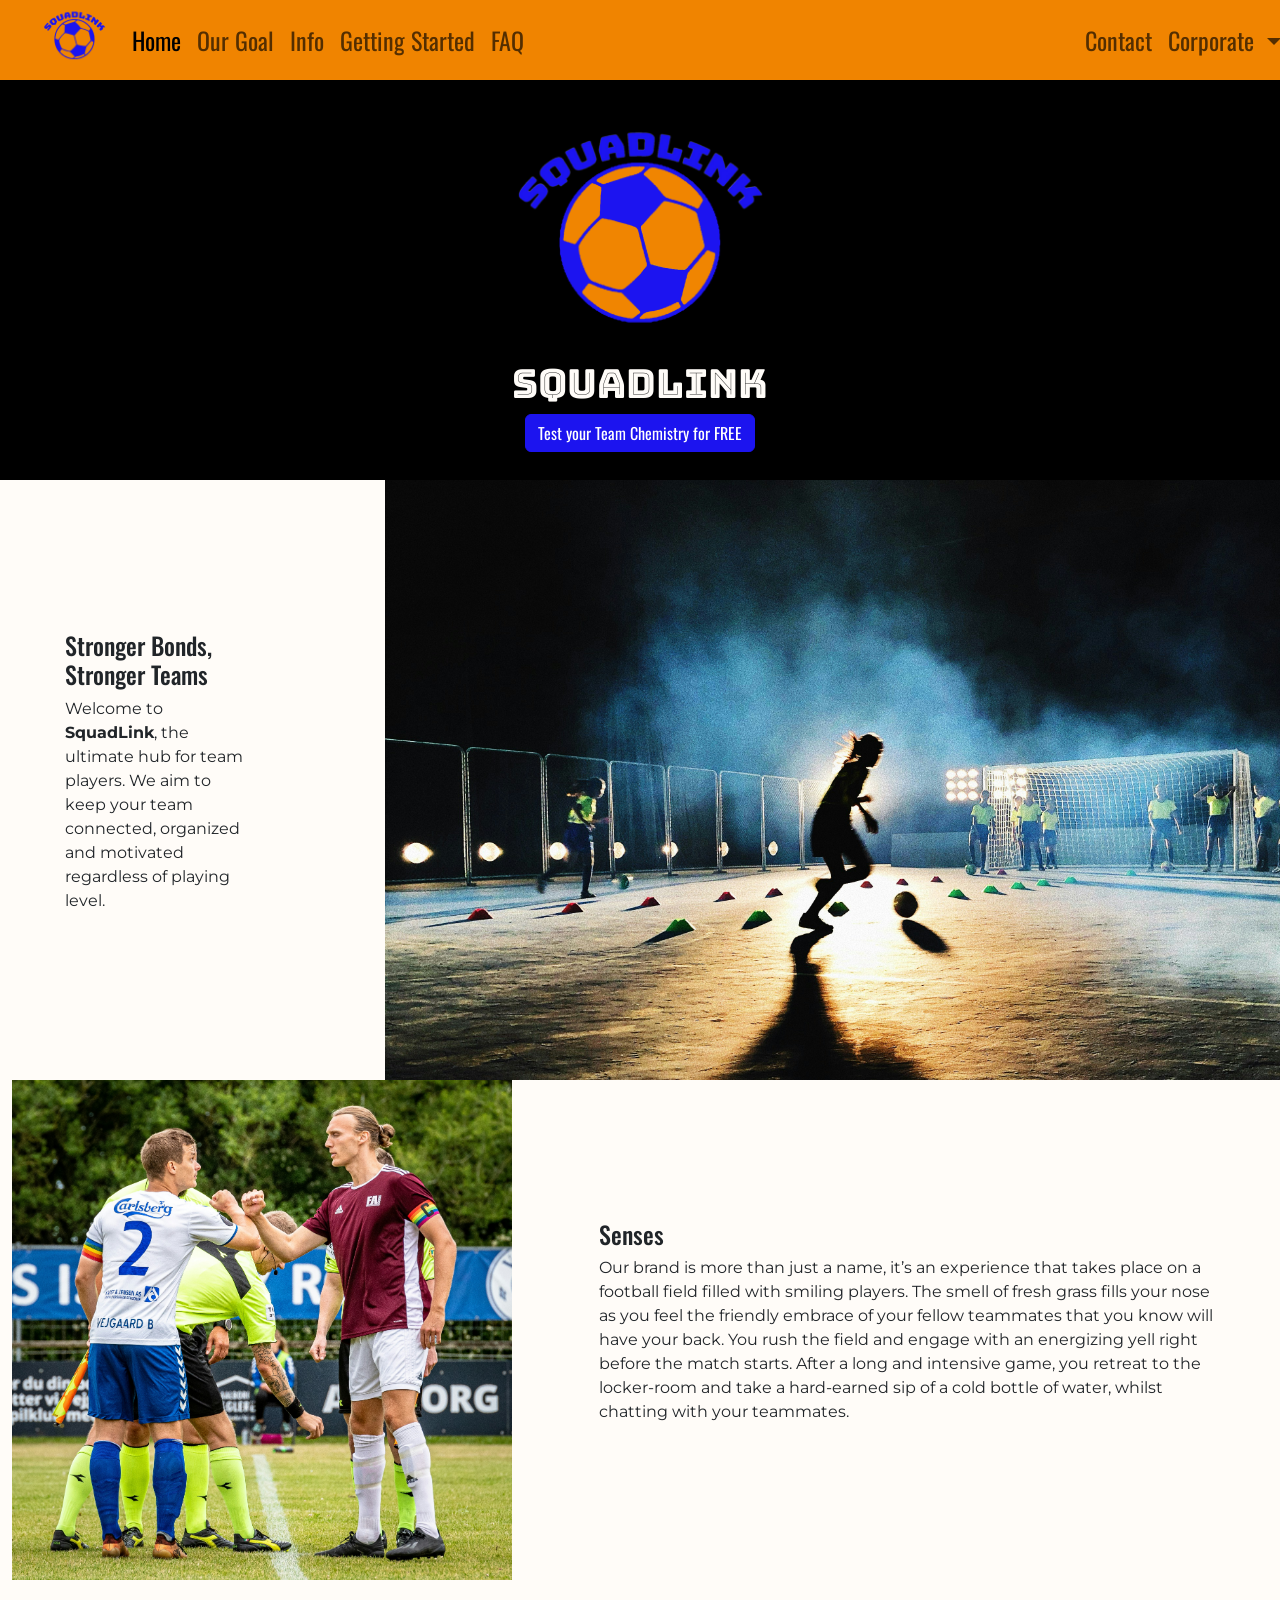
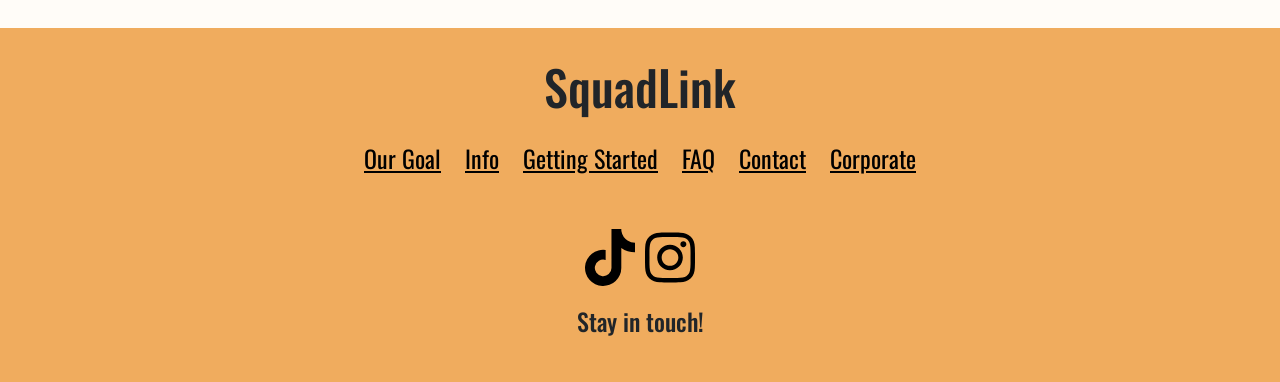
==== index.html @ 62b4773a "Our Goal page + margin I added content to the our goal page, made the cards bigger, made sure it was" ====
<!doctype html>
<html lang="en" class="h-100">
  <head>
    <meta charset="utf-8">
    <meta name="viewport" content="width=device-width, initial-scale=1">
	
	<!-- Bootstrap CSS -->
    <link href="https://cdn.jsdelivr.net/npm/bootstrap@5.3.3/dist/css/bootstrap.min.css" rel="stylesheet" integrity="sha384-QWTKZyjpPEjISv5WaRU9OFeRpok6YctnYmDr5pNlyT2bRjXh0JMhjY6hW+ALEwIH" crossorigin="anonymous">

    <!-- Own Styles -->
    <link rel="stylesheet" href="css/styles.css">

    <!-- Google Fonts -->
    <link rel="preconnect" href="https://fonts.googleapis.com">
    <link rel="preconnect" href="https://fonts.gstatic.com" crossorigin>
    <link href="https://fonts.googleapis.com/css2?family=Bungee&family=Bungee+Inline&family=Montserrat:ital,wght@0,100..900;1,100..900&family=Oswald:wght@200..700&display=swap" rel="stylesheet">

    <!-- Bootstrap Javascript -->
    <script src="https://cdn.jsdelivr.net/npm/bootstrap@5.3.3/dist/js/bootstrap.bundle.min.js" integrity="sha384-YvpcrYf0tY3lHB60NNkmXc5s9fDVZLESaAA55NDzOxhy9GkcIdslK1eN7N6jIeHz" crossorigin="anonymous"></script>

    <title>Welcome to SquadLink</title>
	  	<!-- Adding Favicon -->
	<link rel="icon" type="image/x-icon" href="/images/favicon.ico">

    <!-- Google Analytics code goes just below here (check PRJ4 Guide for details) -->
    <script async src="https://www.googletagmanager.com/gtag/js?id=G-BSL5G8TY0Z"></script>
    <script>
      window.dataLayer = window.dataLayer || [];
      function gtag(){dataLayer.push(arguments);}
      gtag('js', new Date());

      gtag('config', 'G-BSL5G8TY0Z');
    </script>
    <!-- End of Google Analytics code -->

  </head>
  <body class="h-100 d-flex flex-column">

    <!-- Navigation bar, adapted from https://getbootstrap.com/docs/5.1/components/navbar/ -->
    <nav class="navbar navbar-expand-lg navbar-light">
      <div class="container-fluid">
        <a class="navbar-brand" href="index.html">
          <img src="images/squadlink-transparant.png" width="125" alt="SquadLink">
        </a>
        <button class="navbar-toggler" type="button" data-bs-toggle="collapse" data-bs-target="#navbarSupportedContent" aria-controls="navbarSupportedContent" aria-expanded="false" aria-label="Toggle navigation">
          <span class="navbar-toggler-icon"></span>
        </button>
        <div class="collapse navbar-collapse" id="navbarSupportedContent">
          <ul class="navbar-nav me-auto col-10 mb-2 mb-lg-0">
            <li class="nav-item">
              <a class="nav-link active" aria-current="page" href="index.html">Home</a>
            </li>
            <li class="nav-item">
              <a class="nav-link" href="goal.html">Our Goal</a>
            </li>
            <li class="nav-item">
              <a class="nav-link" href="info.html">Info</a>
            </li>
            <li class="nav-item">
              <a class="nav-link" href="started.html">Getting Started</a>
            </li>
            <li class="nav-item">
              <a class="nav-link" href="faq.html">FAQ</a>
            </li>
            </ul>
            <ul class="navbar-nav me-auto mb-2 mb-lg-0">
              <li class="nav-item">
                <a class="nav-link" href="contact.html">Contact</a>
              </li>
              <li class="nav-item dropdown">
                <a class="nav-link dropdown-toggle" href="#" id="navbarDropdown" role="button" data-bs-toggle="dropdown" aria-expanded="false">
                  Corporate
                </a>
                <ul class="dropdown-menu" aria-labelledby="navbarDropdown">
                  <li><a class="dropdown-item" href="corporate.html#general">General</a></li>
                  <li><hr class="dropdown-divider"></li>
                  <li><a class="dropdown-item" href="corporate.html#content">Content</a></li>
                  <li><a class="dropdown-item" href="corporate.html#production">Production</a></li>
                  <li><a class="dropdown-item" href="corporate.html#marketing">Marketing</a></li>
                  <li><a class="dropdown-item" href="corporate.html#management">Management</a></li>
                  <li><a class="dropdown-item" href="corporate.html#appendix">Appendix</a></li>
                </ul>
              </li>
          </ul>
        </div>
      </div>
    </nav>
      <!-- End of navigation bar -->
	  
    <header>

      <!-- This div is  intentionally blank. It creates the transparent black overlay over the video which you can modify in the CSS -->
      <div class="overlay"></div>

      <!-- The HTML5 video element that will create the background video on the header -->
      <video playsinline="playsinline" autoplay="autoplay" muted="muted" loop="loop">
        <source src="videos/landingpage.mp4" type="video/mp4">
      </video>

      <!-- The header content -->
        <div class="container h-100 d-flex flex-column justify-content-center align-items-center">
          <img class="mb-4 title-image" src="images/squadlink-transparant.png" width="500" alt="SquadLink">
          <h1 class="title-header">SquadLink</h1>
              <div class="d-grid gap-2 col-8 mx-auto title-button">
               <a href="started.html"><button class="btn btn-primary" href="started.html" type="button">Test your Team Chemistry for FREE</button></a>
              </div>
        </div>
   </header>

<!-- Page section example for content below the video header -->
<section class="page-section">
  <div class="container-fluid">
    <div class="row">
      <div class="col-md-2 mx-auto my-auto">
  <h3>Stronger Bonds, Stronger Teams</h3>
        <p>Welcome to <b>SquadLink</b>, the ultimate hub for team players. We aim to keep your team connected, organized and motivated regardless of playing level.</p>
      </div>
      <div class="col-md-8 mx-auto">
        <img src="images/banner-1.jpg" height="600px" alt="Football-practice">
      </div>
    </div>
  </div>

	  
    <!-- Start of main placeholder in landing page -->
    <div class="container-fluid">
      <div class="row">
        <div class="col-md-5">
          <img src="images/side-banner-1.jpg" width="500px"  alt="Football">
        </div>
        <div class="col-md-6 mx-auto my-auto">
          <h3>Senses</h3>
          <p>Our brand is more than just a name, it’s an experience that takes place on a football field filled with smiling players. The smell of fresh grass fills your nose as you feel the friendly embrace of your fellow teammates that you know will have your back. You rush the field and engage with an energizing yell right before the match starts. After a long and intensive game, you retreat to the locker-room and take a hard-earned sip of a cold bottle of water, whilst chatting with your teammates.</p>           
        </div>
      </div>
    </div>
  </section>
    <!-- End of main placeholder -->

    <!-- Start of the footer -->
    <footer class="footer mt-5">
      <div class="container">
        <div class="row justify-content-center">
          <div class="col-md-9 text-center">
            <div class="footer-site-logo mb-4">
              <h5>SquadLink</h5>
            </div>
            <ul class="list-unstyled nav-links mb-5">
              <li><a href="goal.html">Our Goal</a></li>
              <li><a href="info.html">Info</a></li>
              <li><a href="started.html">Getting Started</a></li>
              <li><a href="faq.html">FAQ</a></li>
              <li><a href="contact.html">Contact</a></li>
              <li><a href="corporate.html">Corporate</a></li>
            </ul>

            <div class="social mb-3">
				              <ul class="list-unstyled d-flex justify-content-center">
                <li class="social-links"><a href="https://www.tiktok.com/search?q=squadlink&t=1742413913655"><img src="images/tiktok.svg" alt="TikTok"></a></li>
                <li class="social-links"><a href="https://www.instagram.com/squadlink_nl/"><img src="images/instagram.svg" alt="Instagram"></a></li>
              </ul>
              <h3>Stay in touch!</h3>

            </div>
          </div>
        </div>
      </div>
    </footer>
  <!-- End of the footer -->



  </body>
</html>
---- css/styles.css ----
/* Importing a Google Font */

@import url('https://fonts.googleapis.com/css2?family=Raleway:ital,wght@0,200;0,400;0,700;1,200;1,400;1,700&display=swap');

@import url('https://fonts.googleapis.com/css2?family=Bungee&family=Bungee+Inline&family=Montserrat:ital,wght@0,100..900;1,100..900&family=Oswald:wght@200..700&display=swap');

/* Google Fonts */

.bungee-regular {
	font-family: "Bungee", sans-serif;
	font-weight: 400;
	font-style: normal;
  }

  .bungee-inline-regular {
	font-family: "Bungee Inline", sans-serif;
	font-weight: 400;
	font-style: normal;
  }

  				/* font-weight for oswald can range from 200 to 700 */
.oswald-regular {
	font-family: "Oswald", sans-serif;
	font-optical-sizing: auto;
	font-weight: 200;
	font-style: normal;
  }

  .oswald-light {
	font-family: "Oswald", sans-serif;
	font-optical-sizing: auto;
	font-weight: 200;
	font-style: normal;
  }
  
  					/* font-weight for montserrat can range from 100 to 900 */
.montserrat-regular {
	font-family: "Montserrat", sans-serif;
	font-optical-sizing: auto;
	font-weight: 200;
	font-style: normal;
  }

/* Changing the main font and background colour */

body {
	font-family: Montserrat, sans-serif;
	background-color: #fffcf8;
}

/* Changing the background colour for the header */

header {
	background-color: #00BAE0 ;
}

/* Changing the background color for the navigation bar */

.navbar {
	background-color: #F08400 ;
	min-height: 80px;
}

/* Effect on social media buttons */

footer a:hover {
	opacity: .5;
}

/* Corporate navbar */

#navbar-corporate a.active {
	color: #800000;
	font-weight: bold;
}

/* Hero Section shadow */

.white-shadow {
	text-shadow: -.01em -.01em .01em white,
		.02em .02em .02em white,
		0 0 .2em white,
		0 0 .5em white;
}

h1 {
	font-family: Bungee, sans-serif;
	font-size: 2.5em;
}

h3 {
	font-family: Oswald, sans-serif;
	font-size: 1.5em
	
}

h5 {
	font-family: Oswald, sans-serif;
	font-size: 1.5em;
}

li {
	font-family: Oswald, sans-serif;
	font-size: 1.5em;
}

header {
	position: relative;
	background-color: rgb(0, 0, 0);
	height: 75vh;
	min-height: 25rem;
	width: 100%;
	overflow: hidden;
  }
  
  header video {
	position: absolute;
	left: 52%;
	min-width: 100%;
	min-height: 100%;
	width: auto;
	height: auto;
	z-index: 0;
	-ms-transform: translateX(-50%) translateY(-50%);
	-moz-transform: translateX(-50%) translateY(-50%);
	-webkit-transform: translateX(-50%) translateY(-50%);
	transform: translateX(-50%) translateY(-50%);
  }
  
  header .container {
	position: relative;
	z-index: 2;
  }
  
  header .overlay {
	position: absolute;
	top: 0;
	left: 0;
	height: 100%;
	width: 100%;
	background-color: black;
	opacity: 0.5;
	z-index: 1;
  }
  
  /* Media Query for devices withi coarse pointers and no hover functionality */
  
  /* This will use a fallback image instead of a video for devices that commonly do not support the HTML5 video element */
  
  @media (pointer: coarse) and (hover: none) {
	header {
	  background: url('https://source.unsplash.com/XT5OInaElMw/1600x900') black no-repeat center center scroll;
	}
  
	header video {
	  display: none;
	}
  }

  /* Rodney CSS */
.navbar-brand {
margin-top: 10px;
margin-right: -1%;
}
.title-header {
	font-family: "Bungee Inline", sans-serif;
	font-weight: 500;
	font-style: normal;
	color: #fffcf8;
	position: absolute;
	top: 70%;
	text-align: center;
}

.title-button {
	font-family: "Oswald", sans-serif;
	font-optical-sizing: auto;
	font-weight: 700;
	font-style: normal;
	position: absolute;
	bottom: 7%;
	text-align: center;
}

.footer {
	background-color: #F0AC5E ;
	padding: 30px; 
}


	.footer .footer-site-logo {
	  text-align: center;
	  font-size: 2rem;
	  font-weight: 900; }
	  .footer .footer-site-logo a {
		color: #4200ff; }
	.footer .nav-links {
	  padding: 0;
	  margin: 0; }
	  .footer .nav-links li {
		display: inline-block; }
		.footer .nav-links li a {
		  padding: 10px;
		  color: #000; }
		  .footer .nav-links li a:hover {
			color: #4200ff; }

	.footer .social-links {
		width: 50px;
		margin: 5px;
		}

.btn-primary {
	background-color: #1C14EF  !important ;
	border-color: #1C14EF  !important ;
}

.pillars {
	background-color: #F0AC5E ;
	border-style: double;
	border-width: 20px;
	border-color: #000000 ;
}

.pillar-shadow {
	box-shadow: #000000 0px 0px 20px;
}



























  /* Sanna CSS */

.faqborder {
	margin-top: 40px;
		
}
.faqborder2 {
	padding-bottom: 40px;
}
.accordion-button {
	min-height: 60px
}















































  /* Wessel CSS */
.ourgoal-header video {
	left: 50%;
	top: 15%;

}

header .overlay-blacker {
	position: absolute;
	top: 0;
	left: 0;
	height: 100%;
	width: 100%;
	background-color: black;
	opacity: 0.6;
	z-index: 1;
  }

.ourgoal-logo {
	margin-top: -8rem;
}

.ourgoal-title-header {
	font-family: "Bungee Inline", sans-serif;
	font-weight: 500;
	font-style: normal;
	color: #fffcf8;
	position: absolute;
	top: 48%;
	text-align: center;
}

.subtitle-header {
	max-width: 1000px;
	font-family: "Oswald", sans-serif;
	font-size: 1.5rem;
	font-weight: 300;
	font-style: normal;
	color: #fffcf8;
	position: absolute;
	top: 61%;
	text-align: center;
}

.left-aligned-centered {
	max-width: 1000px;
	font-family: "Montserrat", sans-serif;
	text-align: left;
	margin: 0 auto;

	
}

/* card flip */
.flip-card {
  width: 320px;
  height: 320px;
  flex-shrink: 0;
}

.d-flex.gap-4 {
  row-gap: 2rem; /* extra spacing tussen rijen als het scherm te smal is */
}

.flip-card-inner {
  	position: relative;
  	width: 100%;
  	height: 100%;
  	text-align: center;
  	transition: transform 0.6s;
  	transform-style: preserve-3d;
  	box-shadow: 0 4px 8px 0 rgba(0,0,0,0.2);
}

.flip-card:hover .flip-card-inner {
  	transform: rotateY(180deg);
}

.flip-card-front, .flip-card-back {
  	position: absolute;
  	width: 100%;
  	height: 100%;
  	-webkit-backface-visibility: hidden;
  	backface-visibility: hidden;
}

.flip-card-front {
  	background-color: #bbb;
  	color: black;
}

.flip-card-back {
  	background-color: #2980b9;
  	color: white;
  	transform: rotateY(180deg);
}










































  /* Yasmijn CSS */

.border-info {
	font-family: "Bungee Inline", sans-serif;
	font-weight: 500;
	font-style: normal;
	color: #000000;
}

.info-paragraph {
	font-family: "Montserrat", sans-serif;
	font-weight: 300;
	font-style: normal;
	color: #000000;
}

.btn {
    background-color: #4200FF;
    border-width: thin;
    border-color: #000000;
	font-family: "Oswald", sans-serif;
}

.carousel-item img {
    height: 600px;
    object-fit: cover;
  border: 5px solid #4200FF;
  border-radius: 10px;
}

.carousel-caption {
  color: #FFFFFF;
  background-color: rgba(0, 186, 224, 0.7);
  border-radius: 12px;                     
  padding: 1rem 1.5rem;                    
  max-width: 70%;                          
  margin: 0 auto;                          
}


.accordion-button {
  background-color: white;
  color: black; 
  font-family: "Oswald", sans-serif;
  border: 1px solid #00BAE0; 
}

.accordion-button:hover {
  background-color: #00BAE0;
  color: white; 
  border-color: #00BAE0;
}


.accordion-button:focus, 
.accordion-button:active {
  background-color: #00BAE0;
  color: white; 
  border-color: #00BAE0;
}

.accordion-button:not(.collapsed) {
  background-color: #00BAE0;
  color: white;
  border-color: #00BAE0;
}

.accordion-body {
  font-family: "Oswald", sans-serif;
  font-size: 12px; 
  line-height: 1.6;
}

.accordion-body-two {
  font-family: "Oswald", sans-serif;
  font-size: 15px; 
  line-height: 1.6;
    padding-left: 10px;
	padding-bottom: 10px;
	padding-top: 10px;
}

.blockquote-footer {
  font-family: "Montserrat", sans-serif;
  font-size: 15px; 
  color: #6c757d;
  display: block;      
  margin-top: 0.3rem;  
}
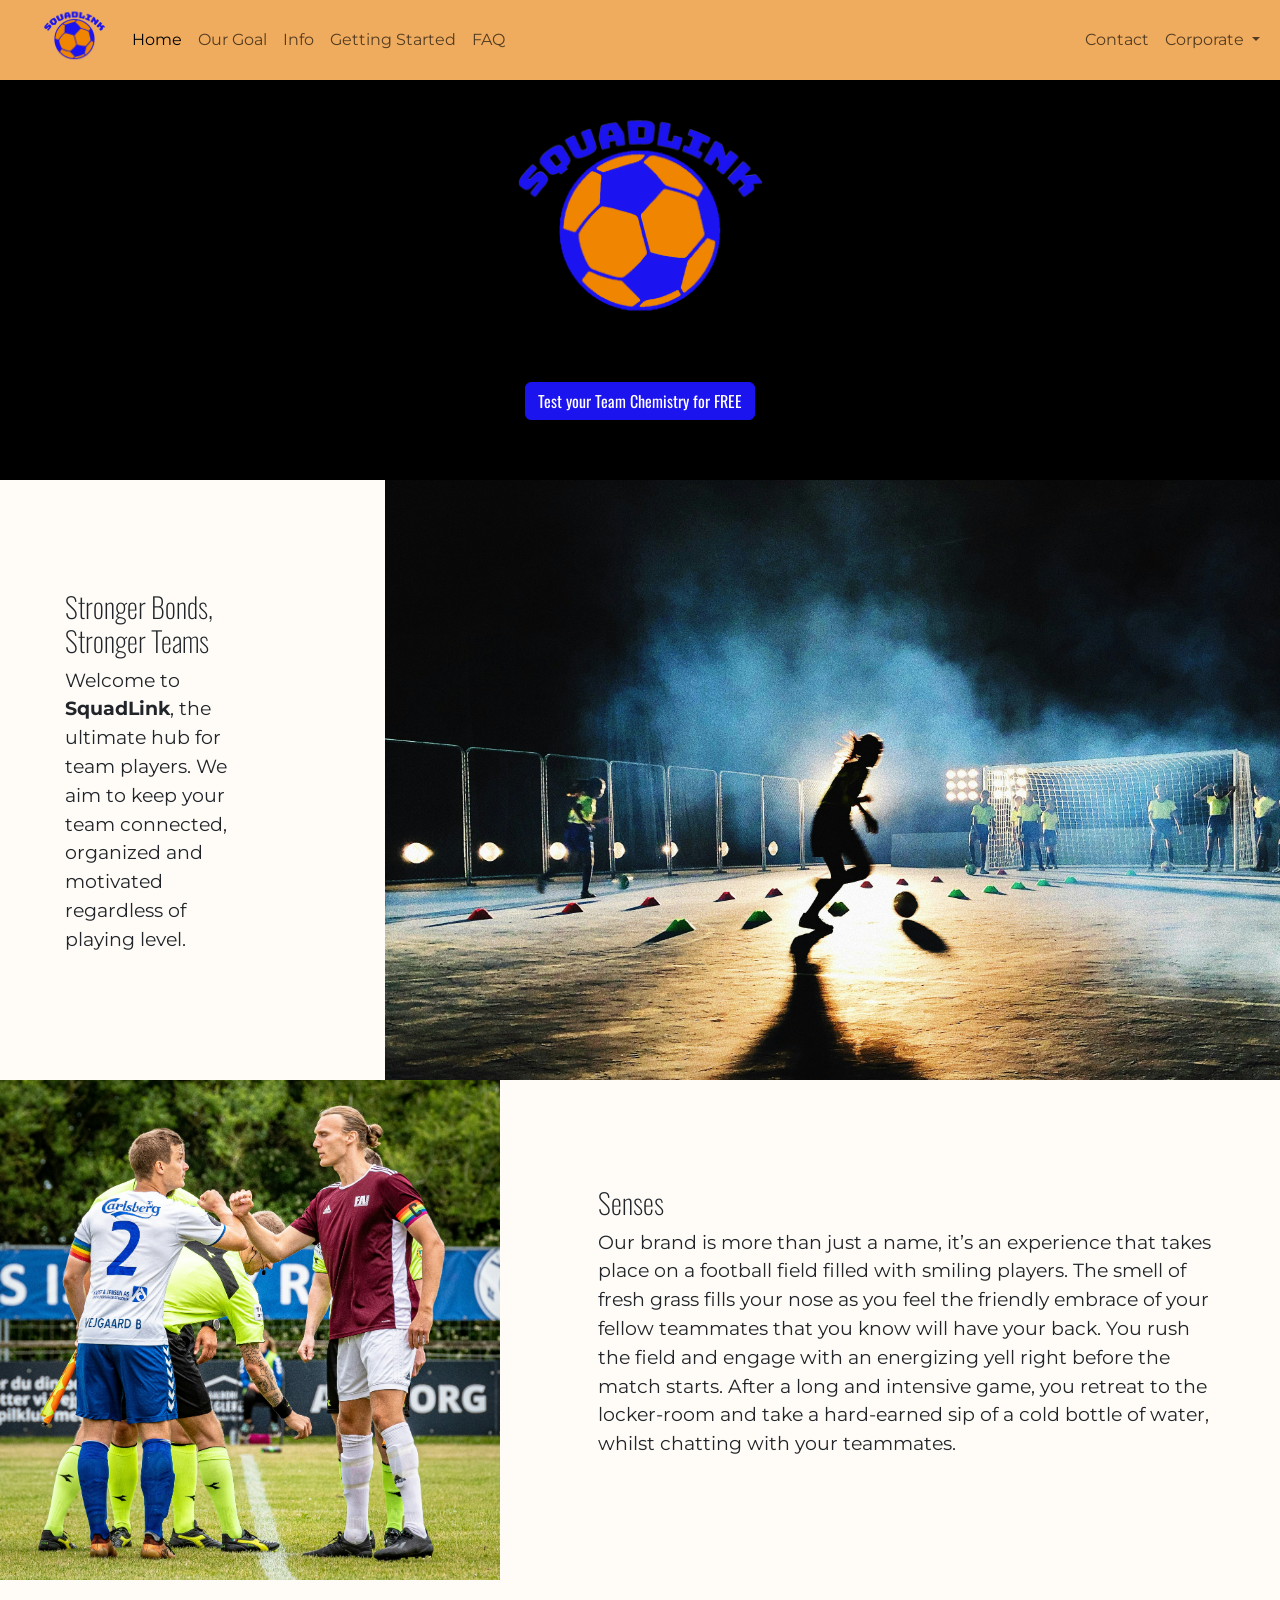
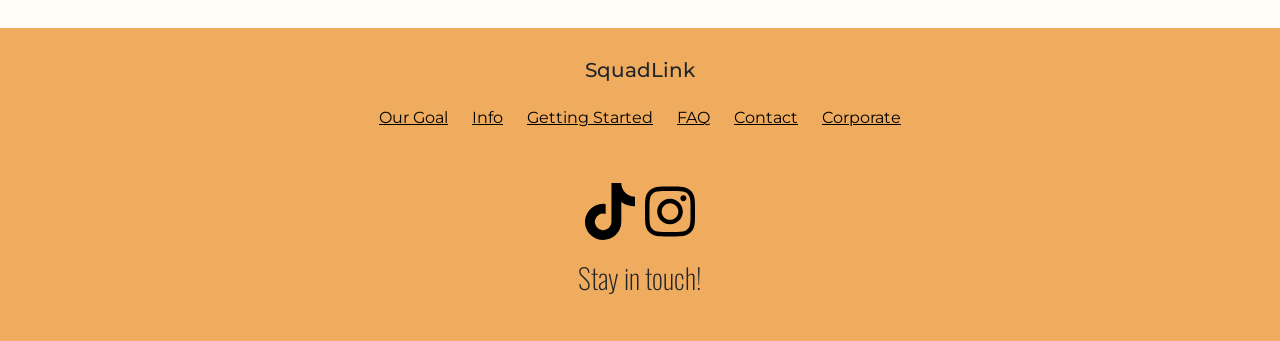
==== commit 73ef7585: "Small extra update Too tired, gonna finish the rest tomorrow" ====
--- a/index.html
+++ b/index.html
@@ -99,16 +99,15 @@
 
       <!-- The header content -->
         <div class="container h-100 d-flex flex-column justify-content-center align-items-center">
-          <img class="mb-4 title-image" src="images/squadlink-transparant.png" width="500" alt="SquadLink">
-          <h1 class="title-header">SquadLink</h1>
-              <div class="d-grid gap-2 col-8 mx-auto title-button">
+          <img class="mb-4 title-image" src="images/squadlink-transparant.png" width="500" alt="SquadLink">>
+              <div class="col-8 mx-auto title-button">
                <a href="started.html"><button class="btn btn-primary" href="started.html" type="button">Test your Team Chemistry for FREE</button></a>
               </div>
         </div>
    </header>
 
 <!-- Page section example for content below the video header -->
-<section class="page-section">
+<section class="page-section landing-page-font">
   <div class="container-fluid">
     <div class="row">
       <div class="col-md-2 mx-auto my-auto">
@@ -121,9 +120,6 @@
     </div>
   </div>
 
-	  
-    <!-- Start of main placeholder in landing page -->
-    <div class="container-fluid">
       <div class="row">
         <div class="col-md-5">
           <img src="images/side-banner-1.jpg" width="500px"  alt="Football">
@@ -133,7 +129,6 @@
           <p>Our brand is more than just a name, it’s an experience that takes place on a football field filled with smiling players. The smell of fresh grass fills your nose as you feel the friendly embrace of your fellow teammates that you know will have your back. You rush the field and engage with an energizing yell right before the match starts. After a long and intensive game, you retreat to the locker-room and take a hard-earned sip of a cold bottle of water, whilst chatting with your teammates.</p>           
         </div>
       </div>
-    </div>
   </section>
     <!-- End of main placeholder -->
 
@@ -167,8 +162,5 @@
       </div>
     </footer>
   <!-- End of the footer -->
-
-
-
   </body>
 </html>
--- a/css/styles.css
+++ b/css/styles.css
@@ -57,8 +57,10 @@
 /* Changing the background color for the navigation bar */
 
 .navbar {
-	background-color: #F08400 ;
+	background-color: #F0AC5E ;
 	min-height: 80px;
+	position: relative;
+    z-index: 3;
 }
 
 /* Effect on social media buttons */
@@ -84,24 +86,34 @@
 }
 
 h1 {
-	font-family: Bungee, sans-serif;
-	font-size: 2.5em;
+	font-family: "Bungee", sans-serif;
+	font-weight: 400;
+	font-style: normal;
+}
+
+h2 {
+	font-family: "Oswald", sans-serif;
+	font-optical-sizing: auto;
+	font-weight: 200;
+	font-style: normal;
 }
 
 h3 {
-	font-family: Oswald, sans-serif;
-	font-size: 1.5em
-	
-}
-
-h5 {
-	font-family: Oswald, sans-serif;
-	font-size: 1.5em;
+	font-family: "Oswald", sans-serif;
+	font-optical-sizing: auto;
+	font-weight: 200;
+	font-style: normal;
+}
+
+h4 {
+	font-family: "Montserrat", sans-serif;
+	font-optical-sizing: auto;
+	font-weight: 200;
+	font-style: bold;
 }
 
 li {
-	font-family: Oswald, sans-serif;
-	font-size: 1.5em;
+	font-family: Montserrat, sans-serif;
 }
 
 header {
@@ -162,13 +174,12 @@
 margin-top: 10px;
 margin-right: -1%;
 }
-.title-header {
+.page-header {
 	font-family: "Bungee Inline", sans-serif;
 	font-weight: 500;
 	font-style: normal;
-	color: #fffcf8;
-	position: absolute;
-	top: 70%;
+	color: #000000;
+
 	text-align: center;
 }
 
@@ -178,7 +189,7 @@
 	font-weight: 700;
 	font-style: normal;
 	position: absolute;
-	bottom: 7%;
+	bottom: 15%;
 	text-align: center;
 }
 
@@ -186,7 +197,6 @@
 	background-color: #F0AC5E ;
 	padding: 30px; 
 }
-
 
 	.footer .footer-site-logo {
 	  text-align: center;
@@ -215,17 +225,9 @@
 	border-color: #1C14EF  !important ;
 }
 
-.pillars {
-	background-color: #F0AC5E ;
-	border-style: double;
-	border-width: 20px;
-	border-color: #000000 ;
-}
-
-.pillar-shadow {
-	box-shadow: #000000 0px 0px 20px;
-}
-
+.landing-page-font {
+	font-size: larger;
+}
 
 
 
@@ -312,10 +314,26 @@
 
 
   /* Wessel CSS */
+
+.ourgoal-header {
+  position: relative;
+  min-height: 40rem;
+  width: 100%;
+  overflow: hidden;
+  padding-top: 80px;
+  z-index: 0;
+}
+
 .ourgoal-header video {
-	left: 50%;
-	top: 15%;
-
+  position: absolute;
+  left: 50%;
+  top: 40%;
+  min-width: 100%;
+  min-height: 100%;
+  width: auto;
+  height: auto;
+  transform: translateX(-50%) translateY(-50%);
+  z-index: 0;
 }
 
 header .overlay-blacker {
@@ -330,7 +348,137 @@
   }
 
 .ourgoal-logo {
-	margin-top: -8rem;
+	margin-top: -12rem;
+}
+
+.ourgoal-title-header {
+	font-family: "Bungee Inline", sans-serif;
+	font-size: 100px;
+	font-style: normal;
+	color: #fffcf8;
+	position: absolute;
+	top: 30%;
+	text-align: center;
+}
+
+.subtitle-header {
+	max-width: 1000px;
+	font-family: "Oswald", sans-serif;
+	font-size: 1.5rem;
+	font-weight: 300;
+	font-style: normal;
+	color: #fffcf8;
+	position: absolute;
+	top: 53%;
+	text-align: center;
+}
+
+.btn-ourgoal {
+	height: 60px;
+	width: 150px;
+	font-size: 1.5rem;
+}
+
+.left-aligned-centered {
+	max-width: 750px;
+	font-family: "Montserrat", sans-serif;
+	text-align: left;
+	margin: 0 auto;
+	
+}
+
+.who-title {
+  padding: 0 1rem;
+  max-width: 1000px;
+  margin: 0 auto;
+  text-align: left;
+  font-family: "Bungee", sans-serif;
+}
+
+/* mobile fixes */
+@media (max-width: 576px) {
+
+  /* 1. Navbar above header fix */
+  .navbar {
+    position: absolute;
+    z-index: 1055;
+	width: 100%;
+    background-color: #F08400;
+	min-height: unset;
+    padding-top: 0.25rem;
+    padding-bottom: 0.25rem;
+  }
+
+	.navbar-brand img {
+    max-height: 50px;
+    width: auto;
+  }
+
+	.navbar-brand {
+    margin: 0 !important;
+    padding: 0 !important;
+  }
+	
+  /* 2. Button fix: */
+  .title-button {
+    position: static;
+    margin-top: 1.5rem;
+    text-align: center;
+  }
+
+  /* 3. Header text fix*/
+  .ourgoal-title-header {
+    top: 40%;
+    font-size: 1.6rem;
+  }
+
+  .subtitle-header {
+    top: 52%;
+    font-size: 1.05rem;
+    padding: 0 1rem;
+  }
+
+  /* 4. text fix */
+  .left-aligned-centered {
+    padding: 0 1rem;
+  }
+
+	/* 5. header fix */
+.ourgoal-header {
+  position: relative;
+  height: 75vh;
+  min-height: 60rem;
+  width: 100%;
+  overflow: hidden;
+  padding-top: 80px;
+  z-index: 0;
+}
+
+.ourgoal-header video {
+  position: absolute;
+  left: 50%;
+  top: 50%;
+  min-width: 100%;
+  min-height: 100%;
+  width: auto;
+  height: auto;
+  transform: translateX(-50%) translateY(-50%);
+  z-index: 0;
+}
+
+header .overlay-blacker {
+	position: absolute;
+	top: 0;
+	left: 0;
+	height: 100%;
+	width: 100%;
+	background-color: black;
+	opacity: 0.6;
+	z-index: 1;
+  }
+
+.ourgoal-logo {
+	margin-top: -5rem;
 }
 
 .ourgoal-title-header {
@@ -339,7 +487,7 @@
 	font-style: normal;
 	color: #fffcf8;
 	position: absolute;
-	top: 48%;
+	top: 26%;
 	text-align: center;
 }
 
@@ -351,16 +499,9 @@
 	font-style: normal;
 	color: #fffcf8;
 	position: absolute;
-	top: 61%;
+	top: 46%;
 	text-align: center;
-}
-
-.left-aligned-centered {
-	max-width: 1000px;
-	font-family: "Montserrat", sans-serif;
-	text-align: left;
-	margin: 0 auto;
-
+}	
 	
 }
 
@@ -372,7 +513,7 @@
 }
 
 .d-flex.gap-4 {
-  row-gap: 2rem; /* extra spacing tussen rijen als het scherm te smal is */
+  row-gap: 2rem; /* extra spacing between rows if screen is to small */
 }
 
 .flip-card-inner {
@@ -403,7 +544,7 @@
 }
 
 .flip-card-back {
-  	background-color: #2980b9;
+  	background-color: #F0AC5E;
   	color: white;
   	transform: rotateY(180deg);
 }
@@ -466,7 +607,7 @@
 }
 
 .btn {
-    background-color: #4200FF;
+    background-color: #1C14EF;
     border-width: thin;
     border-color: #000000;
 	font-family: "Oswald", sans-serif;
@@ -475,7 +616,7 @@
 .carousel-item img {
     height: 600px;
     object-fit: cover;
-  border: 5px solid #4200FF;
+  border: 5px solid #1C14EF;
   border-radius: 10px;
 }
 
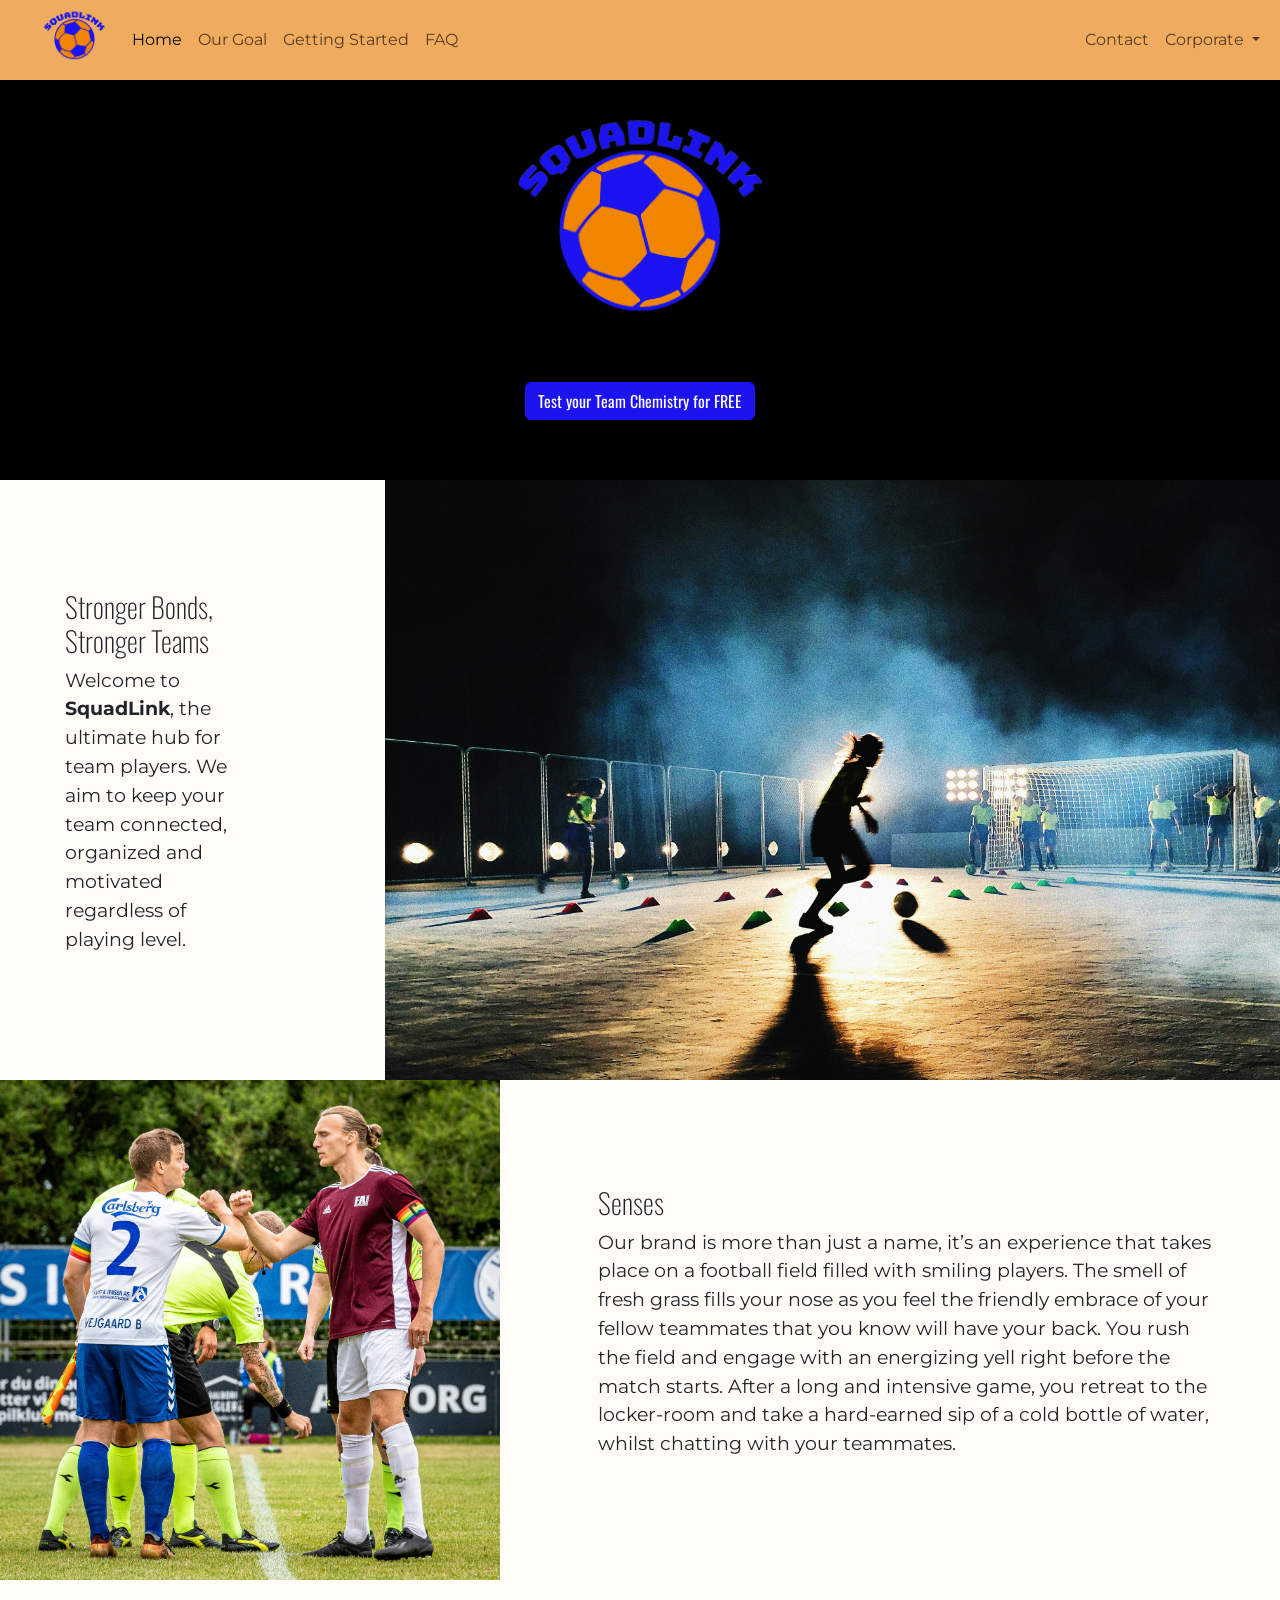
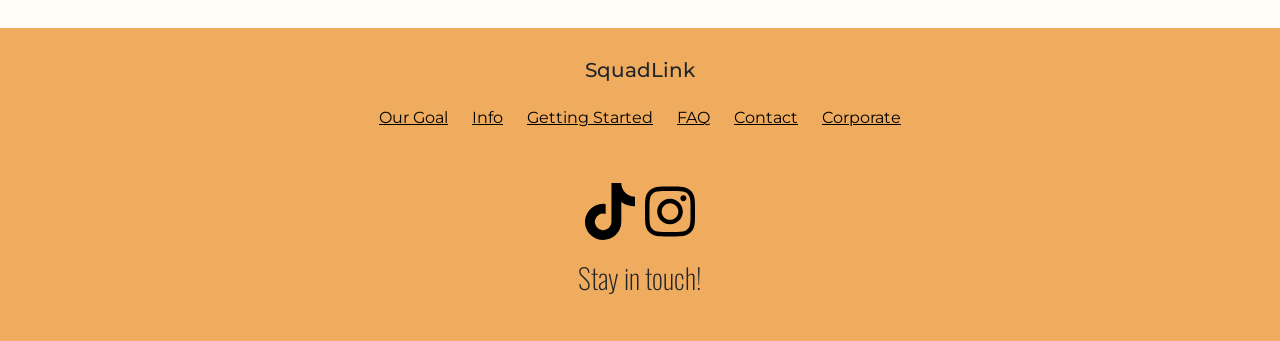
==== commit 2ff3b9de: "Corporate - Marketing update Added the provided information for Marketing/Learning Points and Market" ====
--- a/index.html
+++ b/index.html
@@ -52,9 +52,6 @@
             </li>
             <li class="nav-item">
               <a class="nav-link" href="goal.html">Our Goal</a>
-            </li>
-            <li class="nav-item">
-              <a class="nav-link" href="info.html">Info</a>
             </li>
             <li class="nav-item">
               <a class="nav-link" href="started.html">Getting Started</a>
--- a/css/styles.css
+++ b/css/styles.css
@@ -608,21 +608,17 @@
 
 .btn {
     background-color: #1C14EF;
-    border-width: thin;
-    border-color: #000000;
 	font-family: "Oswald", sans-serif;
 }
 
 .carousel-item img {
     height: 600px;
     object-fit: cover;
-  border: 5px solid #1C14EF;
-  border-radius: 10px;
 }
 
 .carousel-caption {
   color: #FFFFFF;
-  background-color: rgba(0, 186, 224, 0.7);
+  background-color: rgba(0, 186, 224, 0.5);
   border-radius: 12px;                     
   padding: 1rem 1.5rem;                    
   max-width: 70%;                          
@@ -635,6 +631,7 @@
   color: black; 
   font-family: "Oswald", sans-serif;
   border: 1px solid #00BAE0; 
+	font-size: 20px;
 }
 
 .accordion-button:hover {
@@ -659,13 +656,13 @@
 
 .accordion-body {
   font-family: "Oswald", sans-serif;
-  font-size: 12px; 
+  font-size: 15px; 
   line-height: 1.6;
 }
 
 .accordion-body-two {
   font-family: "Oswald", sans-serif;
-  font-size: 15px; 
+  font-size: 20px; 
   line-height: 1.6;
     padding-left: 10px;
 	padding-bottom: 10px;
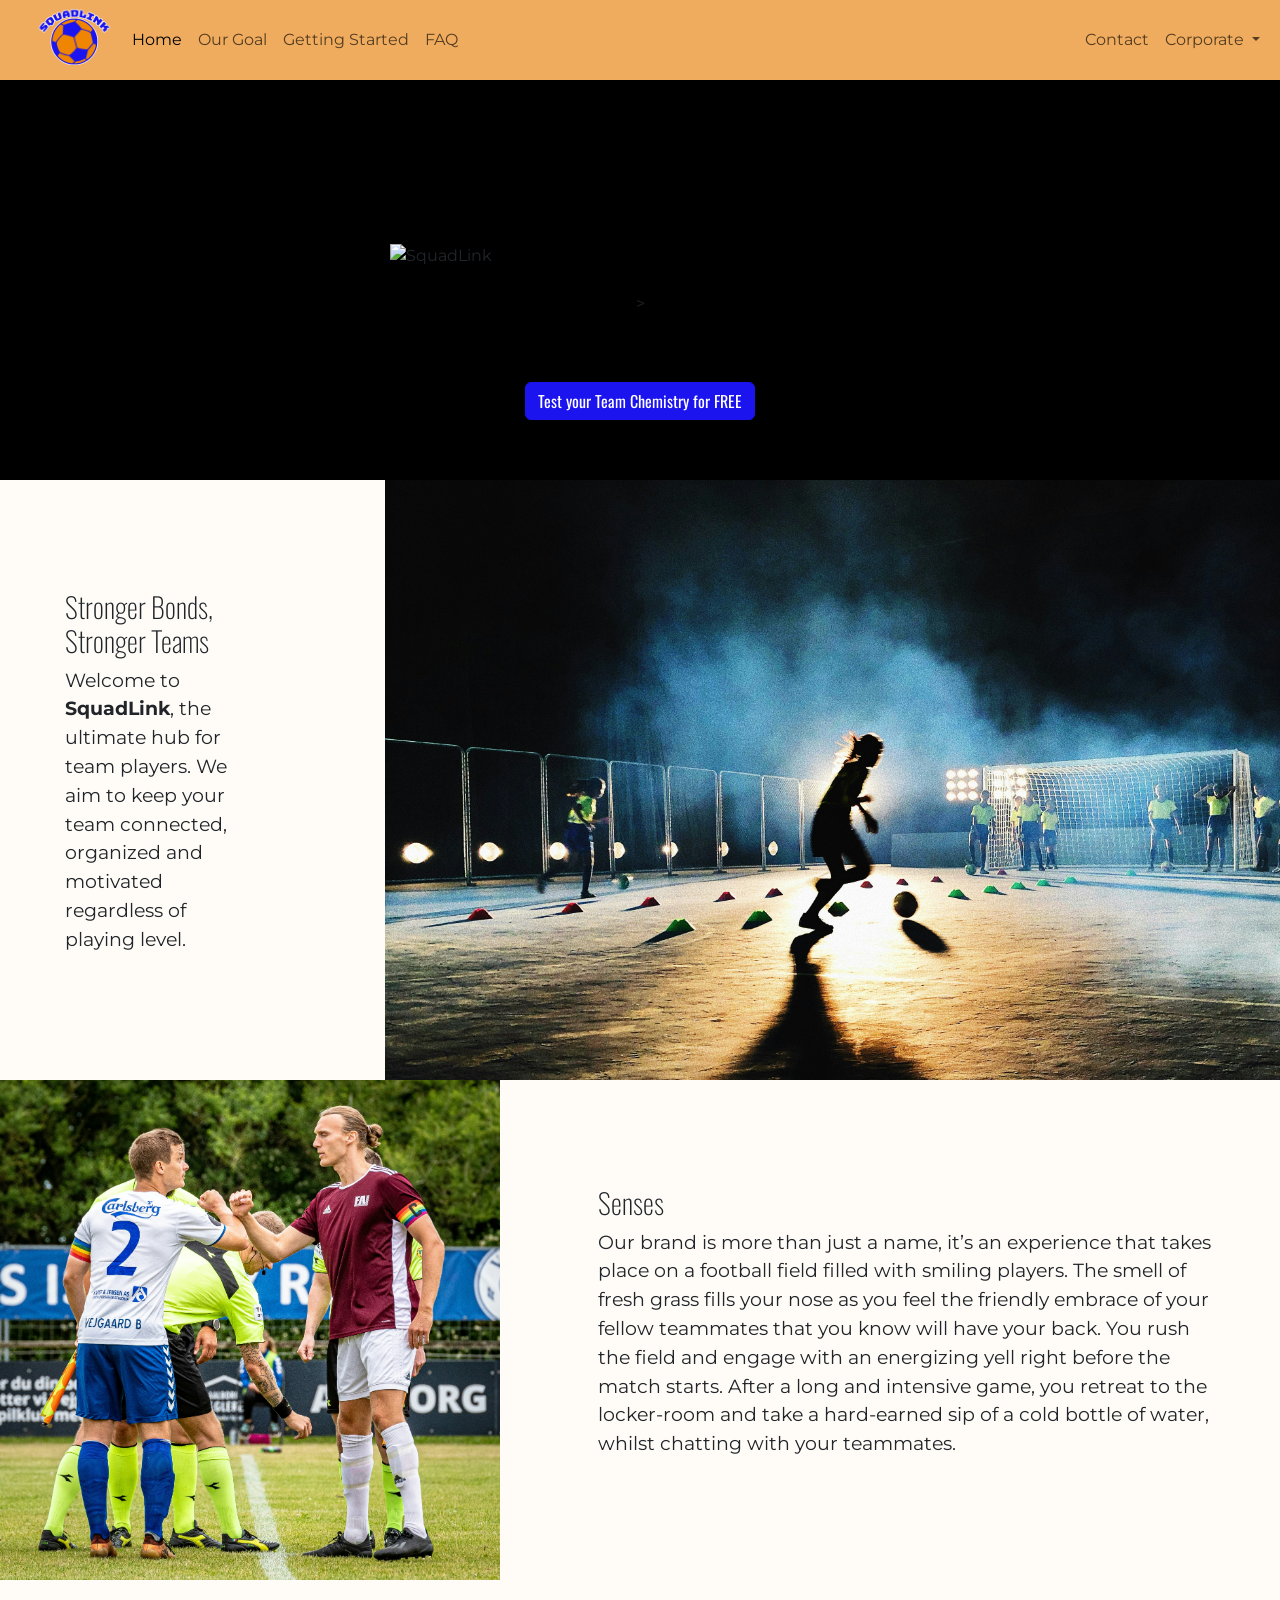
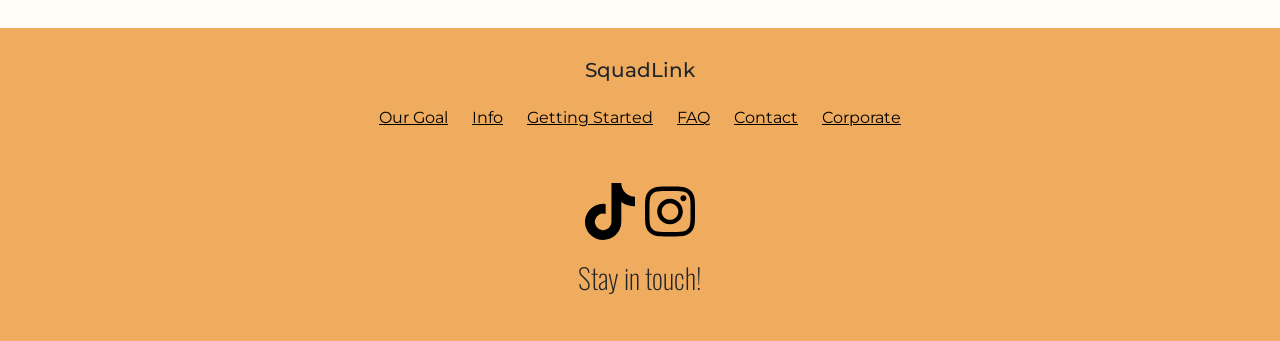
==== commit 436423f7: "Image restructuring" ====
--- a/index.html
+++ b/index.html
@@ -40,7 +40,7 @@
     <nav class="navbar navbar-expand-lg navbar-light">
       <div class="container-fluid">
         <a class="navbar-brand" href="index.html">
-          <img src="images/squadlink-transparant.png" width="125" alt="SquadLink">
+          <img src="images/squadlink.png" width="125" alt="SquadLink">
         </a>
         <button class="navbar-toggler" type="button" data-bs-toggle="collapse" data-bs-target="#navbarSupportedContent" aria-controls="navbarSupportedContent" aria-expanded="false" aria-label="Toggle navigation">
           <span class="navbar-toggler-icon"></span>
@@ -96,7 +96,7 @@
 
       <!-- The header content -->
         <div class="container h-100 d-flex flex-column justify-content-center align-items-center">
-          <img class="mb-4 title-image" src="images/squadlink-transparant.png" width="500" alt="SquadLink">>
+          <img class="mb-4 title-image" src="images/SquadLink.png" width="500" alt="SquadLink">>
               <div class="col-8 mx-auto title-button">
                <a href="started.html"><button class="btn btn-primary" href="started.html" type="button">Test your Team Chemistry for FREE</button></a>
               </div>
--- a/css/styles.css
+++ b/css/styles.css
@@ -108,8 +108,9 @@
 h4 {
 	font-family: "Montserrat", sans-serif;
 	font-optical-sizing: auto;
-	font-weight: 200;
+	font-weight: 400;
 	font-style: bold;
+	font-size: larger;
 }
 
 li {
@@ -170,10 +171,10 @@
   }
 
   /* Rodney CSS */
-.navbar-brand {
-margin-top: 10px;
-margin-right: -1%;
-}
+	.navbar-brand {
+	margin-right: -1%;
+	}
+
 .page-header {
 	font-family: "Bungee Inline", sans-serif;
 	font-weight: 500;
@@ -317,7 +318,7 @@
 
 .ourgoal-header {
   position: relative;
-  min-height: 40rem;
+  min-height: 35rem;
   width: 100%;
   overflow: hidden;
   padding-top: 80px;
@@ -373,12 +374,6 @@
 	text-align: center;
 }
 
-.btn-ourgoal {
-	height: 60px;
-	width: 150px;
-	font-size: 1.5rem;
-}
-
 .left-aligned-centered {
 	max-width: 750px;
 	font-family: "Montserrat", sans-serif;
@@ -403,7 +398,7 @@
     position: absolute;
     z-index: 1055;
 	width: 100%;
-    background-color: #F08400;
+    background-color: #F0AC5E;
 	min-height: unset;
     padding-top: 0.25rem;
     padding-bottom: 0.25rem;
@@ -447,7 +442,7 @@
 .ourgoal-header {
   position: relative;
   height: 75vh;
-  min-height: 60rem;
+  min-height: 20rem;
   width: 100%;
   overflow: hidden;
   padding-top: 80px;
@@ -455,15 +450,13 @@
 }
 
 .ourgoal-header video {
-  position: absolute;
-  left: 50%;
-  top: 50%;
-  min-width: 100%;
-  min-height: 100%;
-  width: auto;
-  height: auto;
-  transform: translateX(-50%) translateY(-50%);
-  z-index: 0;
+    object-fit: cover;
+    width: 200vw;
+    height: 100vh;
+    position: absolute;
+    top: -70%;
+    left: -50%;
+    transform: scale(50%);
 }
 
 header .overlay-blacker {
@@ -547,9 +540,14 @@
   	background-color: #F0AC5E;
   	color: white;
   	transform: rotateY(180deg);
-}
-
-
+	  padding: 1rem;
+  box-sizing: border-box;
+}
+
+.flip-card-back p {
+  font-size: 1rem; /* iets kleiner dan standaard */
+  line-height: 1.4;
+}
 
 
 
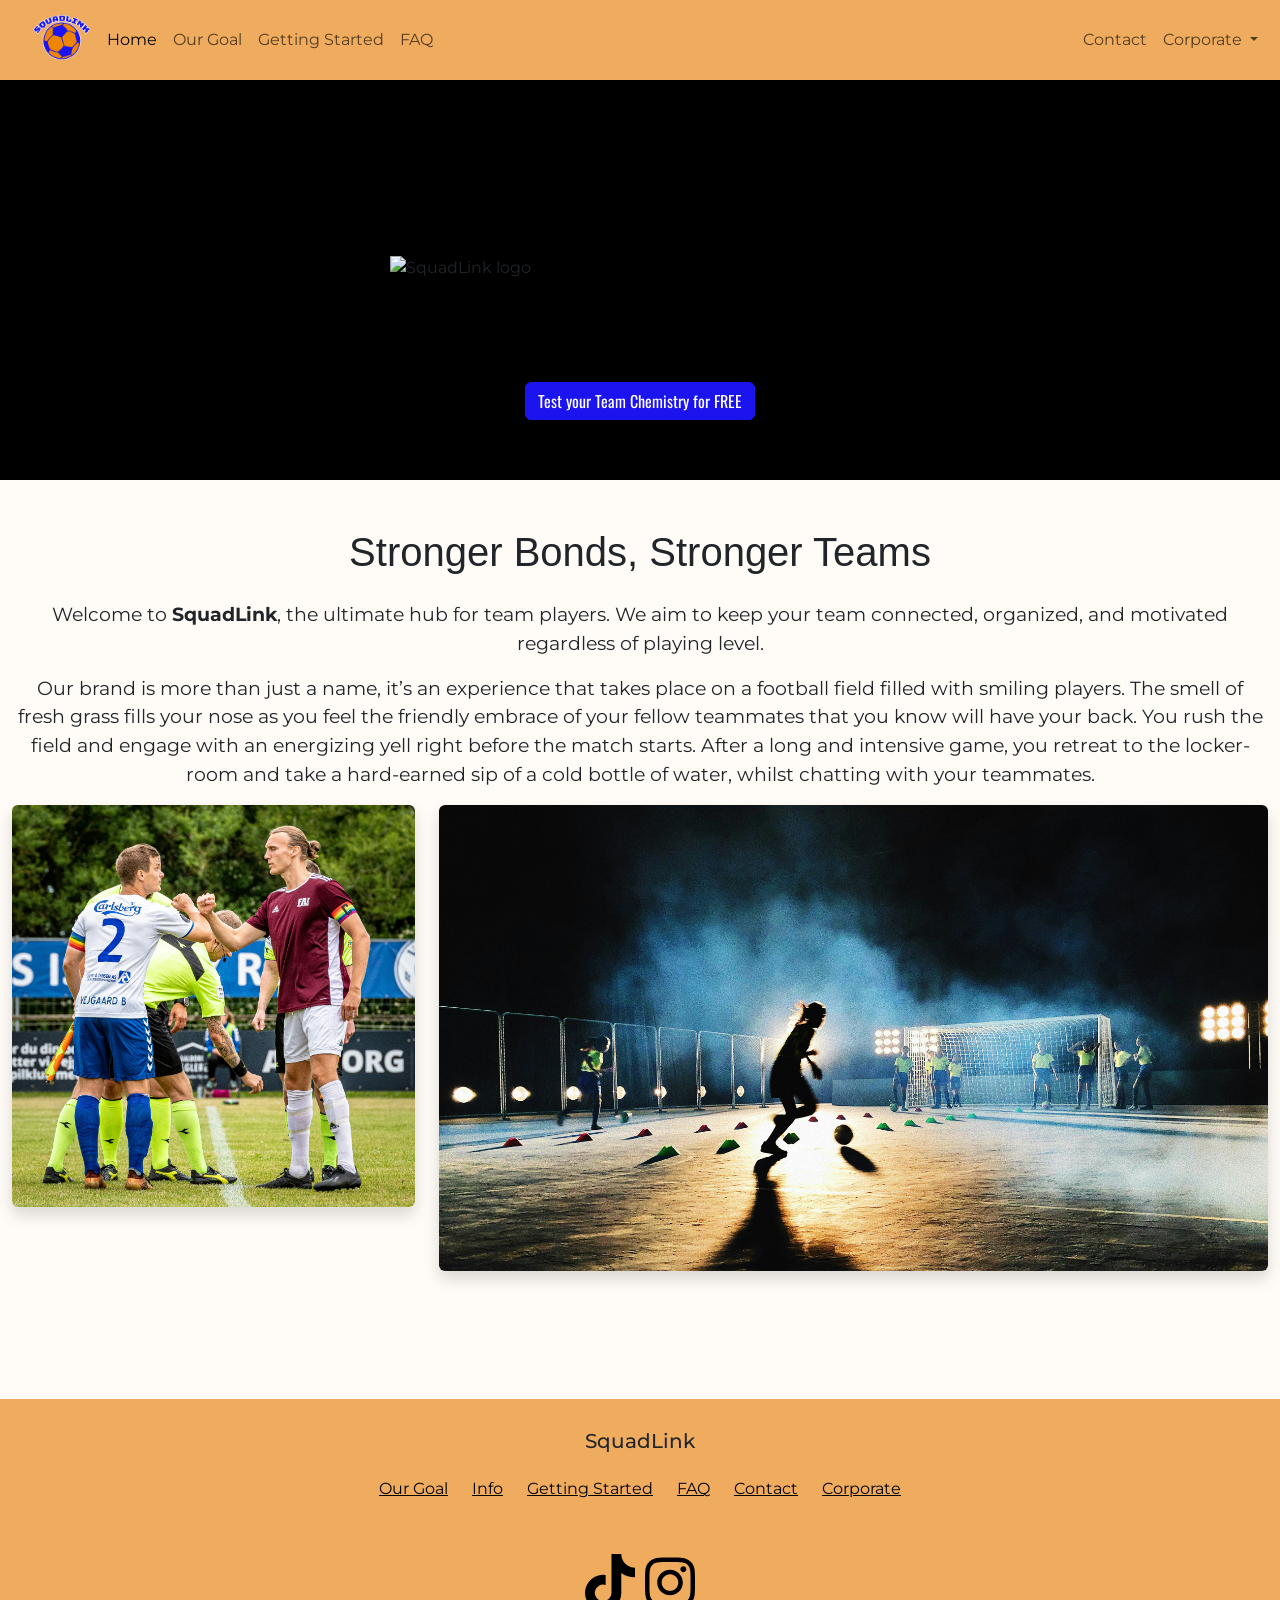
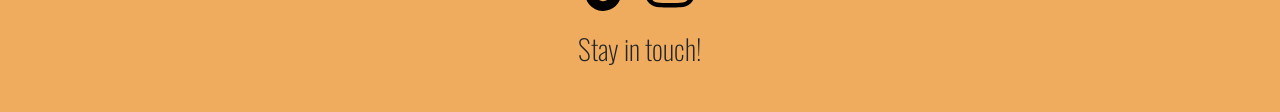
==== commit 8ca46512: "Small navbar update" ====
--- a/index.html
+++ b/index.html
@@ -40,7 +40,7 @@
     <nav class="navbar navbar-expand-lg navbar-light">
       <div class="container-fluid">
         <a class="navbar-brand" href="index.html">
-          <img src="images/squadlink.png" width="125" alt="SquadLink">
+          <img src="images/squadlink.png" class="img-fluid" style="max-height: 100px; width: auto;" alt="SquadLink logo">
         </a>
         <button class="navbar-toggler" type="button" data-bs-toggle="collapse" data-bs-target="#navbarSupportedContent" aria-controls="navbarSupportedContent" aria-expanded="false" aria-label="Toggle navigation">
           <span class="navbar-toggler-icon"></span>
@@ -96,38 +96,32 @@
 
       <!-- The header content -->
         <div class="container h-100 d-flex flex-column justify-content-center align-items-center">
-          <img class="mb-4 title-image" src="images/SquadLink.png" width="500" alt="SquadLink">>
+          <img class="mb-4 title-image img-fluid" src="images/SquadLink.png" alt="SquadLink logo" width="500px">
               <div class="col-8 mx-auto title-button">
                <a href="started.html"><button class="btn btn-primary" href="started.html" type="button">Test your Team Chemistry for FREE</button></a>
               </div>
         </div>
    </header>
 
-<!-- Page section example for content below the video header -->
-<section class="page-section landing-page-font">
+<!-- Page main section -->
+<section class="py-5 text-center landing-page-font">
   <div class="container-fluid">
-    <div class="row">
-      <div class="col-md-2 mx-auto my-auto">
-  <h3>Stronger Bonds, Stronger Teams</h3>
-        <p>Welcome to <b>SquadLink</b>, the ultimate hub for team players. We aim to keep your team connected, organized and motivated regardless of playing level.</p>
+    <h1 class="mb-4">Stronger Bonds, Stronger Teams</h1>
+    <p>Welcome to <strong>SquadLink</strong>, the ultimate hub for team players. We aim to keep your team connected, organized, and motivated regardless of playing level.</p>
+    <p>Our brand is more than just a name, it’s an experience that takes place on a football field filled with smiling players. The smell of fresh grass fills your nose as you feel the friendly embrace of your fellow teammates that you know will have your back. You rush the field and engage with an energizing yell right before the match starts. After a long and intensive game, you retreat to the locker-room and take a hard-earned sip of a cold bottle of water, whilst chatting with your teammates. </p>
+    <div class="row my-3">
+      <div class="col-md-4 mb-3">
+        <img src="images/side-banner-1.jpg" alt="Football Practice" class="img-fluid rounded shadow">
       </div>
-      <div class="col-md-8 mx-auto">
-        <img src="images/banner-1.jpg" height="600px" alt="Football-practice">
+      <div class="col-md-8 mb-3">
+        <img src="images/banner-1.jpg" alt="Football Team" class="img-fluid rounded shadow">
       </div>
     </div>
   </div>
+</section>
+    <!-- End of main section -->
 
-      <div class="row">
-        <div class="col-md-5">
-          <img src="images/side-banner-1.jpg" width="500px"  alt="Football">
-        </div>
-        <div class="col-md-6 mx-auto my-auto">
-          <h3>Senses</h3>
-          <p>Our brand is more than just a name, it’s an experience that takes place on a football field filled with smiling players. The smell of fresh grass fills your nose as you feel the friendly embrace of your fellow teammates that you know will have your back. You rush the field and engage with an energizing yell right before the match starts. After a long and intensive game, you retreat to the locker-room and take a hard-earned sip of a cold bottle of water, whilst chatting with your teammates.</p>           
-        </div>
-      </div>
-  </section>
-    <!-- End of main placeholder -->
+
 
     <!-- Start of the footer -->
     <footer class="footer mt-5">
@@ -152,7 +146,6 @@
                 <li class="social-links"><a href="https://www.instagram.com/squadlink_nl/"><img src="images/instagram.svg" alt="Instagram"></a></li>
               </ul>
               <h3>Stay in touch!</h3>
-
             </div>
           </div>
         </div>
--- a/css/styles.css
+++ b/css/styles.css
@@ -254,7 +254,6 @@
 
 
 
-
   /* Sanna CSS */
 
 .faqborder {
@@ -402,10 +401,11 @@
 	min-height: unset;
     padding-top: 0.25rem;
     padding-bottom: 0.25rem;
+	overflow: hidden;
   }
 
 	.navbar-brand img {
-    max-height: 50px;
+    max-height: 100px;
     width: auto;
   }
 
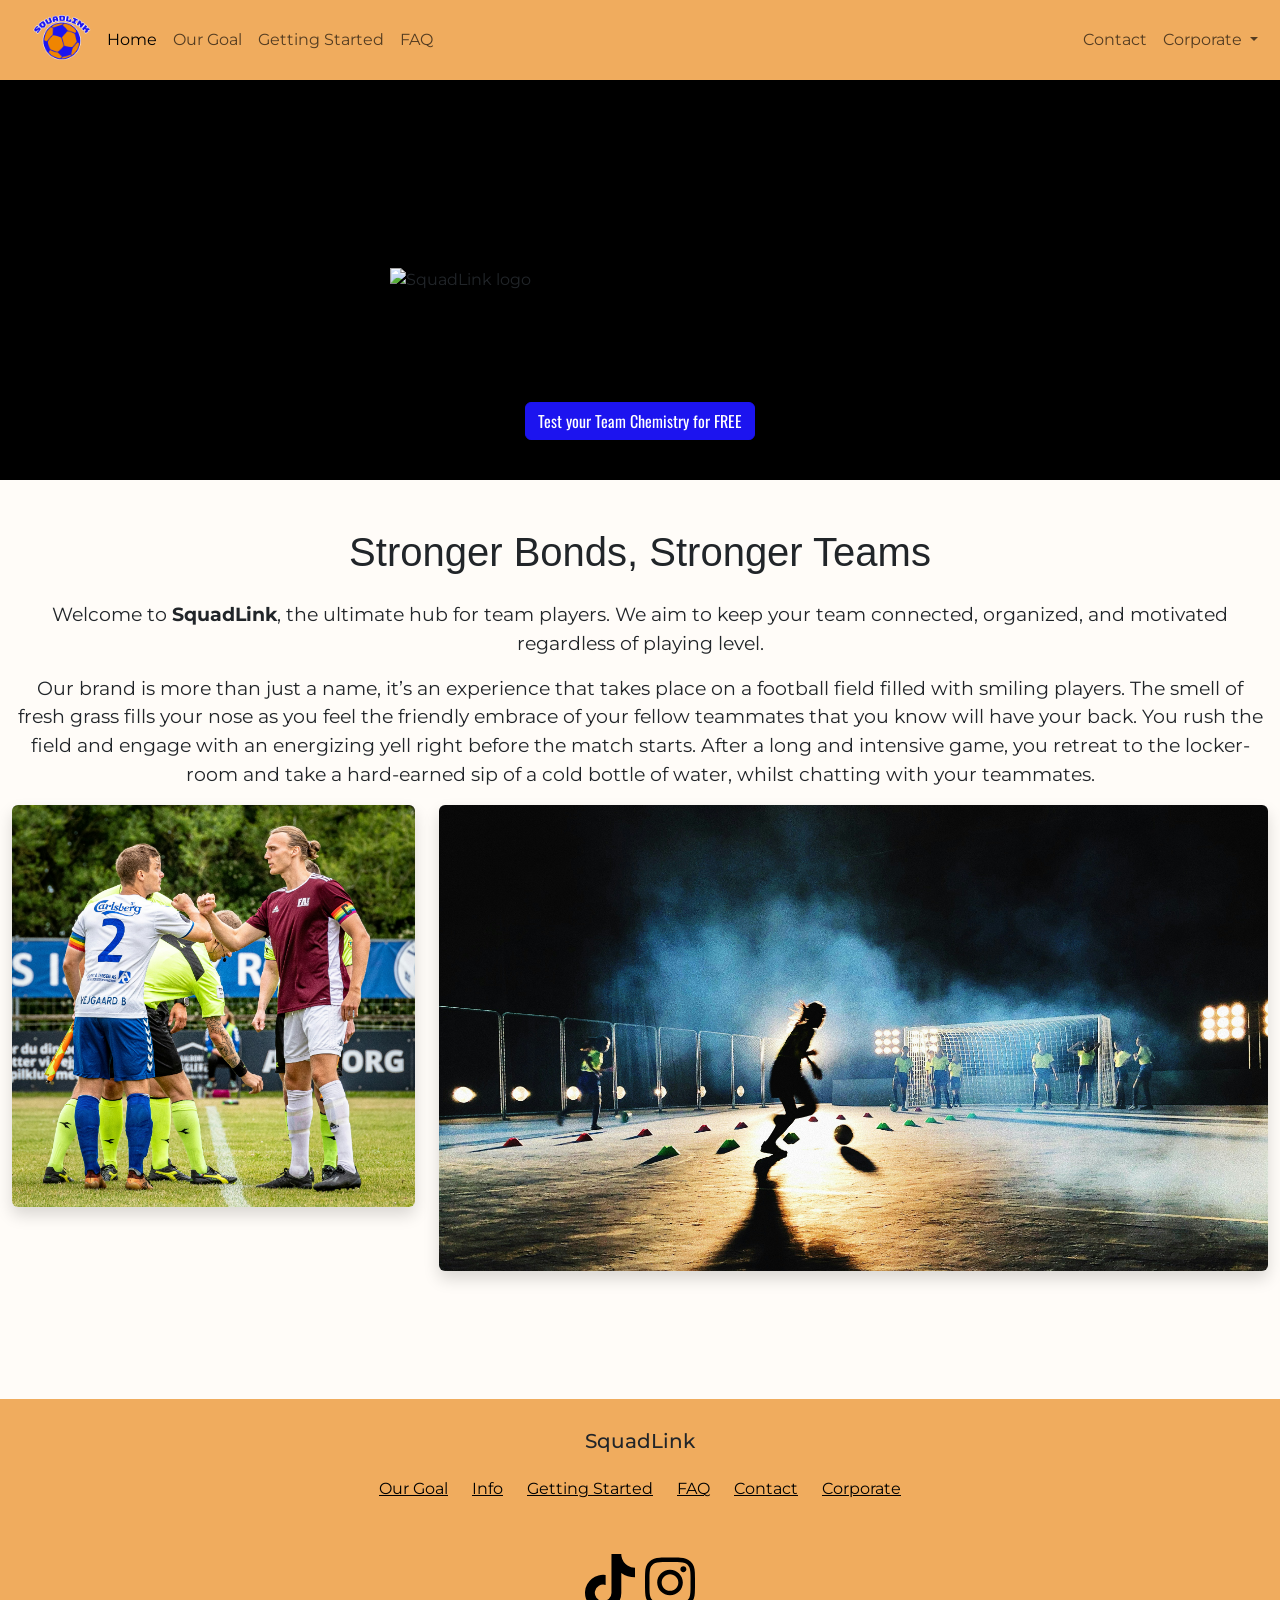
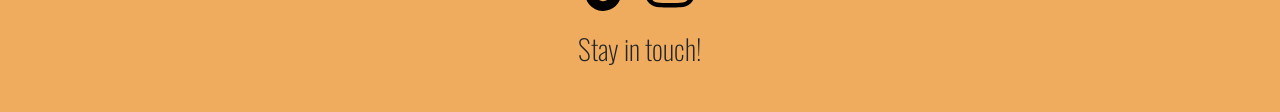
==== commit d3166cc6: "SquadLink site version 2.0" ====
--- a/index.html
+++ b/index.html
@@ -96,8 +96,8 @@
 
       <!-- The header content -->
         <div class="container h-100 d-flex flex-column justify-content-center align-items-center">
-          <img class="mb-4 title-image img-fluid" src="images/SquadLink.png" alt="SquadLink logo" width="500px">
-              <div class="col-8 mx-auto title-button">
+          <img class="home-logo" src="images/SquadLink.png" alt="SquadLink logo" width="500px">
+              <div class="title-button">
                <a href="started.html"><button class="btn btn-primary" href="started.html" type="button">Test your Team Chemistry for FREE</button></a>
               </div>
         </div>
--- a/css/styles.css
+++ b/css/styles.css
@@ -175,22 +175,17 @@
 	margin-right: -1%;
 	}
 
-.page-header {
-	font-family: "Bungee Inline", sans-serif;
-	font-weight: 500;
-	font-style: normal;
-	color: #000000;
-
-	text-align: center;
-}
-
+	.home-logo {
+		position: absolute;
+	}
+	
 .title-button {
 	font-family: "Oswald", sans-serif;
 	font-optical-sizing: auto;
 	font-weight: 700;
 	font-style: normal;
 	position: absolute;
-	bottom: 15%;
+	bottom: 10%;
 	text-align: center;
 }
 
@@ -232,28 +227,6 @@
 
 
 
-
-
-
-
-
-
-
-
-
-
-
-
-
-
-
-
-
-
-
-
-
-
   /* Sanna CSS */
 
 .faqborder {
@@ -266,50 +239,6 @@
 .accordion-button {
 	min-height: 60px
 }
-
-
-
-
-
-
-
-
-
-
-
-
-
-
-
-
-
-
-
-
-
-
-
-
-
-
-
-
-
-
-
-
-
-
-
-
-
-
-
-
-
-
-
-
 
 
 
@@ -417,7 +346,7 @@
   /* 2. Button fix: */
   .title-button {
     position: static;
-    margin-top: 1.5rem;
+    margin-top: 345px;
     text-align: center;
   }
 
@@ -470,8 +399,8 @@
 	z-index: 1;
   }
 
-.ourgoal-logo {
-	margin-top: -5rem;
+.home-logo {
+	margin-top: 6rem;
 }
 
 .ourgoal-title-header {
@@ -495,9 +424,24 @@
 	top: 46%;
 	text-align: center;
 }	
-	
-}
-
+.clean-header {
+padding-top: 110px;
+}
+
+.corp-banner{
+ height: 300px;
+ width: 150%;
+ object-fit: cover;
+ object-position: center center;
+}
+
+.persona{
+	  width: 100%;
+  height: auto;
+  max-width: 100%;
+}
+
+}
 /* card flip */
 .flip-card {
   width: 320px;
@@ -552,42 +496,6 @@
 
 
 
-
-
-
-
-
-
-
-
-
-
-
-
-
-
-
-
-
-
-
-
-
-
-
-
-
-
-
-
-
-
-
-
-
-
-
-
   /* Yasmijn CSS */
 
 .border-info {
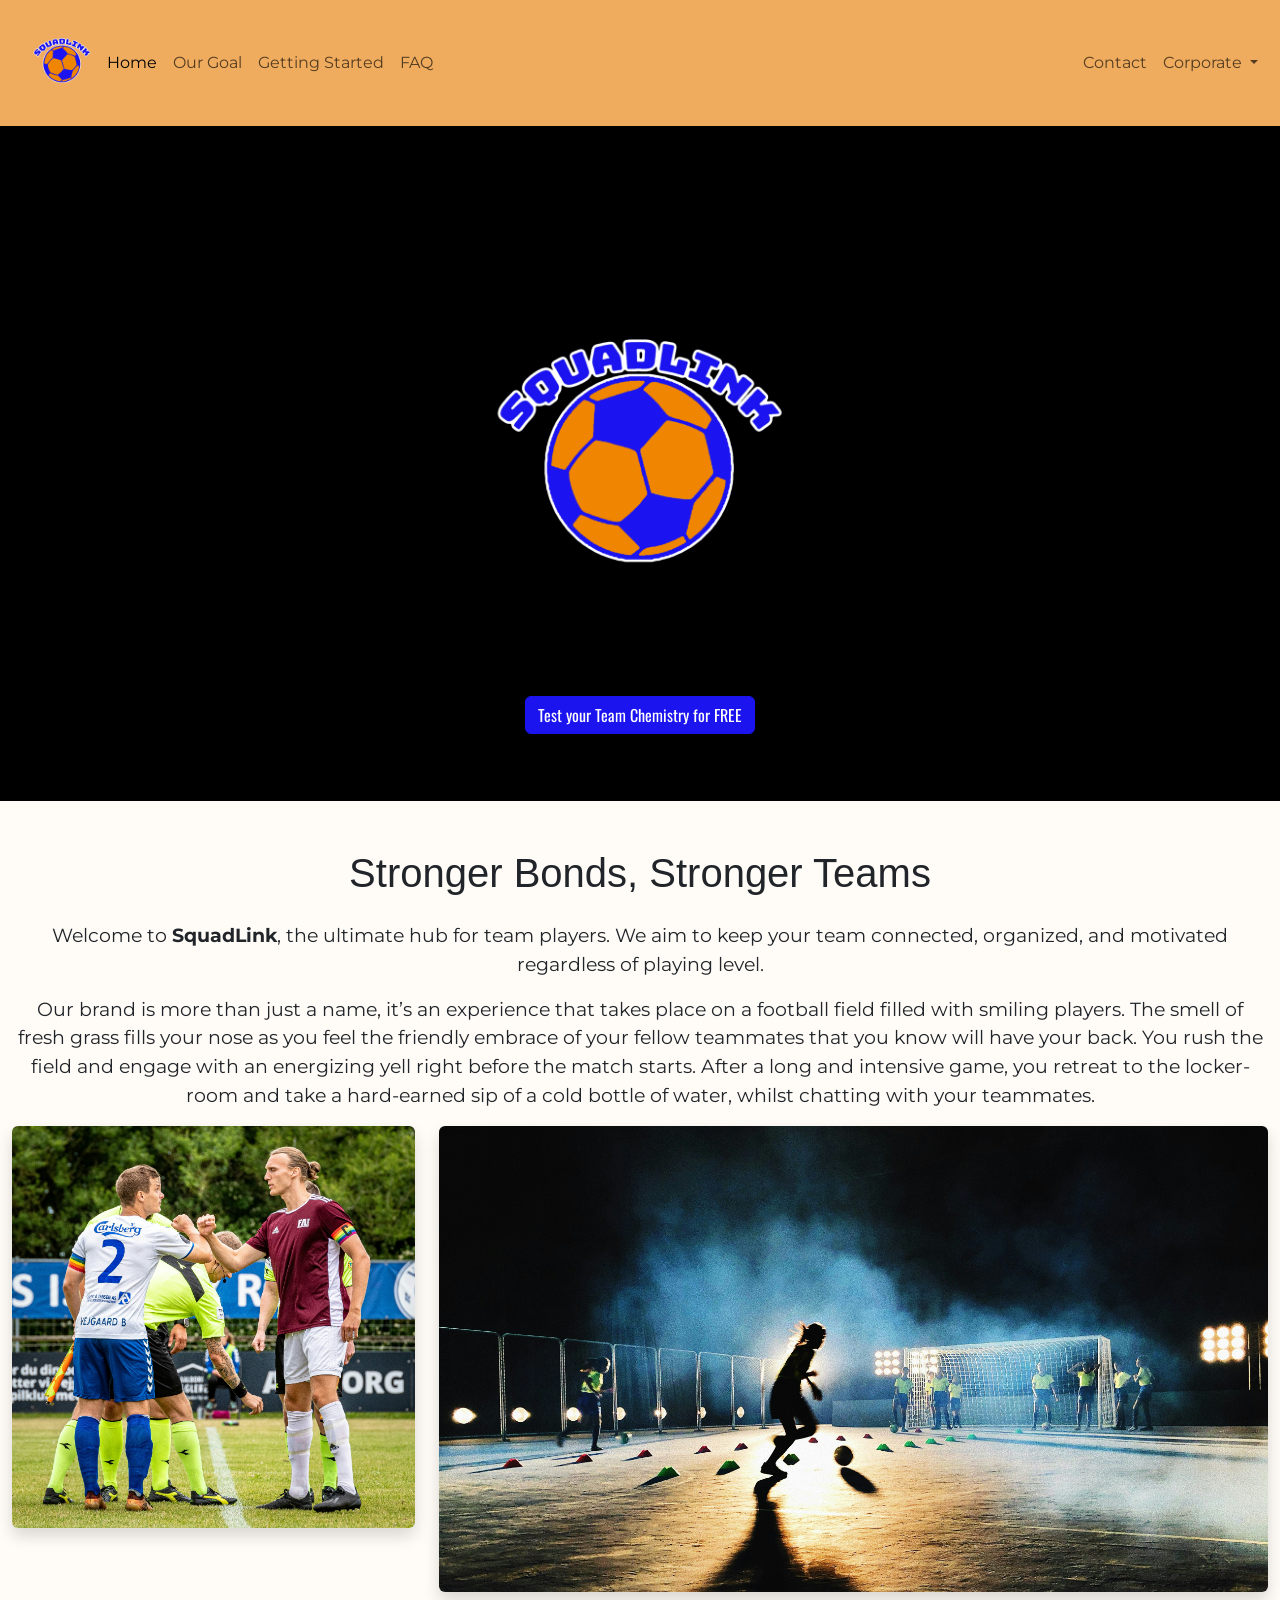
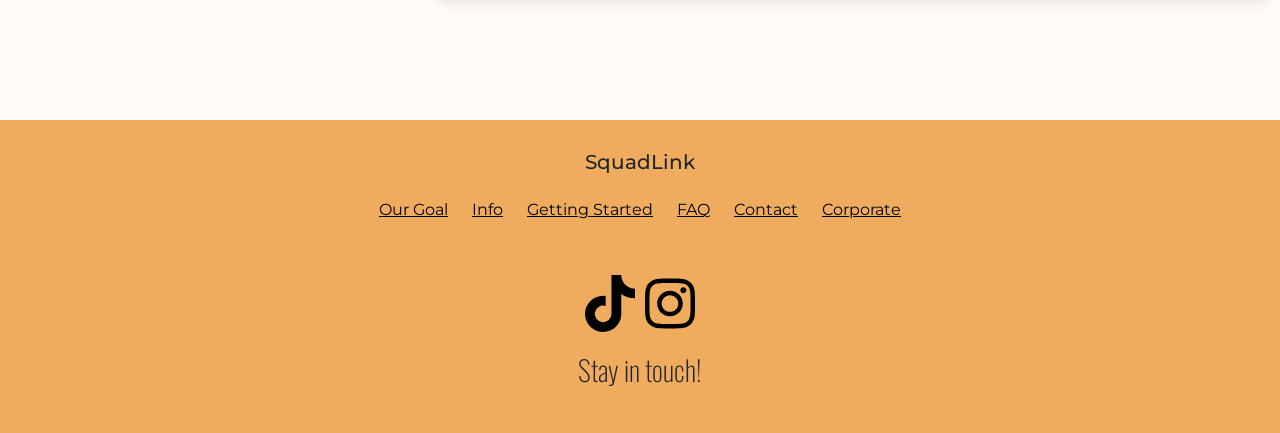
==== commit 600995bf: "Error fix wave 1 The corporate template is fucking stupid and a trap But I will fix that in wave 2" ====
--- a/index.html
+++ b/index.html
@@ -1,5 +1,5 @@
-<!doctype html>
-<html lang="en" class="h-100">
+<!DOCTYPE html>
+<html lang="en">
   <head>
     <meta charset="utf-8">
     <meta name="viewport" content="width=device-width, initial-scale=1">
@@ -96,9 +96,9 @@
 
       <!-- The header content -->
         <div class="container h-100 d-flex flex-column justify-content-center align-items-center">
-          <img class="home-logo" src="images/SquadLink.png" alt="SquadLink logo" width="500px">
+          <img class="home-logo" src="images/squadlink.png" alt="SquadLink logo">
               <div class="title-button">
-               <a href="started.html"><button class="btn btn-primary" href="started.html" type="button">Test your Team Chemistry for FREE</button></a>
+               <a class="btn btn-primary" href="started.html">Test your Team Chemistry for FREE</a>
               </div>
         </div>
    </header>
--- a/css/styles.css
+++ b/css/styles.css
@@ -21,14 +21,12 @@
   				/* font-weight for oswald can range from 200 to 700 */
 .oswald-regular {
 	font-family: "Oswald", sans-serif;
-	font-optical-sizing: auto;
 	font-weight: 200;
 	font-style: normal;
   }
 
   .oswald-light {
 	font-family: "Oswald", sans-serif;
-	font-optical-sizing: auto;
 	font-weight: 200;
 	font-style: normal;
   }
@@ -36,7 +34,6 @@
   					/* font-weight for montserrat can range from 100 to 900 */
 .montserrat-regular {
 	font-family: "Montserrat", sans-serif;
-	font-optical-sizing: auto;
 	font-weight: 200;
 	font-style: normal;
   }
@@ -93,23 +90,19 @@
 
 h2 {
 	font-family: "Oswald", sans-serif;
-	font-optical-sizing: auto;
 	font-weight: 200;
 	font-style: normal;
 }
 
 h3 {
 	font-family: "Oswald", sans-serif;
-	font-optical-sizing: auto;
 	font-weight: 200;
 	font-style: normal;
 }
 
 h4 {
 	font-family: "Montserrat", sans-serif;
-	font-optical-sizing: auto;
 	font-weight: 400;
-	font-style: bold;
 	font-size: larger;
 }
 
@@ -177,11 +170,11 @@
 
 	.home-logo {
 		position: absolute;
+		width: 500px;
 	}
 	
 .title-button {
 	font-family: "Oswald", sans-serif;
-	font-optical-sizing: auto;
 	font-weight: 700;
 	font-style: normal;
 	position: absolute;
@@ -385,7 +378,7 @@
     position: absolute;
     top: -70%;
     left: -50%;
-    transform: scale(50%);
+    transform: scale(0.5);
 }
 
 header .overlay-blacker {
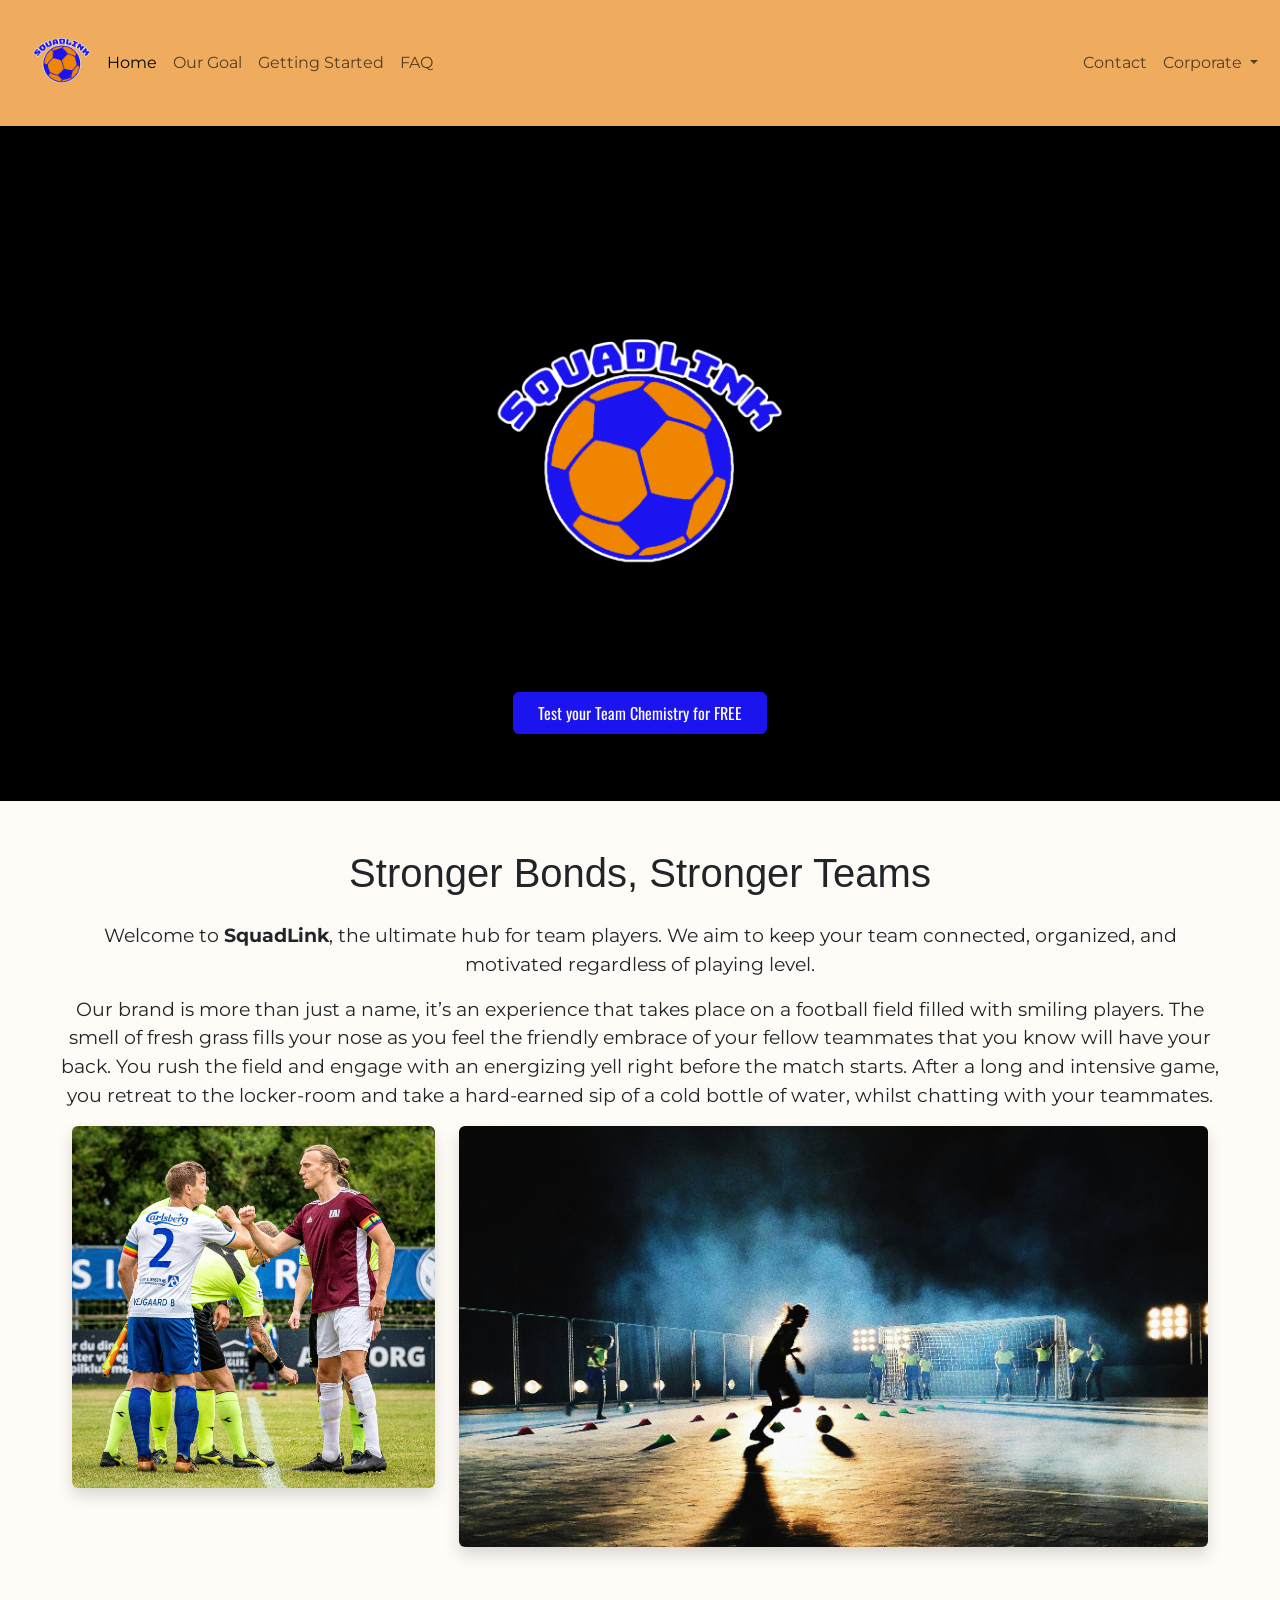
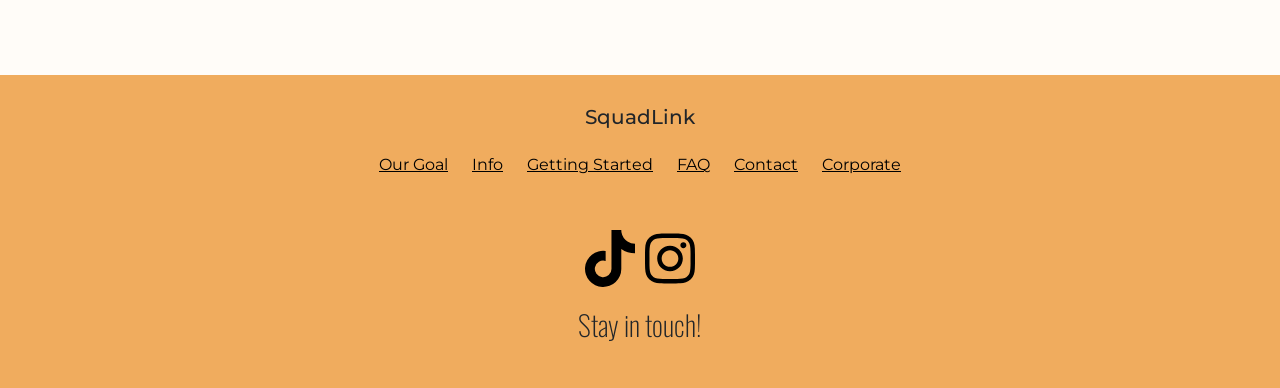
==== commit dd1d1a77: "Image resizing" ====
--- a/index.html
+++ b/index.html
@@ -95,21 +95,24 @@
       </video>
 
       <!-- The header content -->
-        <div class="container h-100 d-flex flex-column justify-content-center align-items-center">
-          <img class="home-logo" src="images/squadlink.png" alt="SquadLink logo">
-              <div class="title-button">
-               <a class="btn btn-primary" href="started.html">Test your Team Chemistry for FREE</a>
-              </div>
+      <div class="container h-100 d-flex flex-column justify-content-center align-items-center text-center">
+        <img class="home-logo" src="images/squadlink.png" alt="SquadLink logo">
+        <div class="title-button">
+          <a class="btn btn-primary px-4 py-2" href="started.html">Test your Team Chemistry for FREE</a>
         </div>
+      </div>
+      
    </header>
 
 <!-- Page main section -->
 <section class="py-5 text-center landing-page-font">
   <div class="container-fluid">
-    <h1 class="mb-4">Stronger Bonds, Stronger Teams</h1>
-    <p>Welcome to <strong>SquadLink</strong>, the ultimate hub for team players. We aim to keep your team connected, organized, and motivated regardless of playing level.</p>
-    <p>Our brand is more than just a name, it’s an experience that takes place on a football field filled with smiling players. The smell of fresh grass fills your nose as you feel the friendly embrace of your fellow teammates that you know will have your back. You rush the field and engage with an energizing yell right before the match starts. After a long and intensive game, you retreat to the locker-room and take a hard-earned sip of a cold bottle of water, whilst chatting with your teammates. </p>
-    <div class="row my-3">
+    <div class="mx-5">
+      <h1 class="mb-4">Stronger Bonds, Stronger Teams</h1>
+      <p>Welcome to <strong>SquadLink</strong>, the ultimate hub for team players. We aim to keep your team connected, organized, and motivated regardless of playing level.</p>
+      <p>Our brand is more than just a name, it’s an experience that takes place on a football field filled with smiling players. The smell of fresh grass fills your nose as you feel the friendly embrace of your fellow teammates that you know will have your back. You rush the field and engage with an energizing yell right before the match starts. After a long and intensive game, you retreat to the locker-room and take a hard-earned sip of a cold bottle of water, whilst chatting with your teammates. </p>
+    </div>
+    <div class="row my-3 mx-5">
       <div class="col-md-4 mb-3">
         <img src="images/side-banner-1.jpg" alt="Football Practice" class="img-fluid rounded shadow">
       </div>
--- a/css/styles.css
+++ b/css/styles.css
@@ -180,6 +180,7 @@
 	position: absolute;
 	bottom: 10%;
 	text-align: center;
+	z-index: 2;
 }
 
 .footer {
